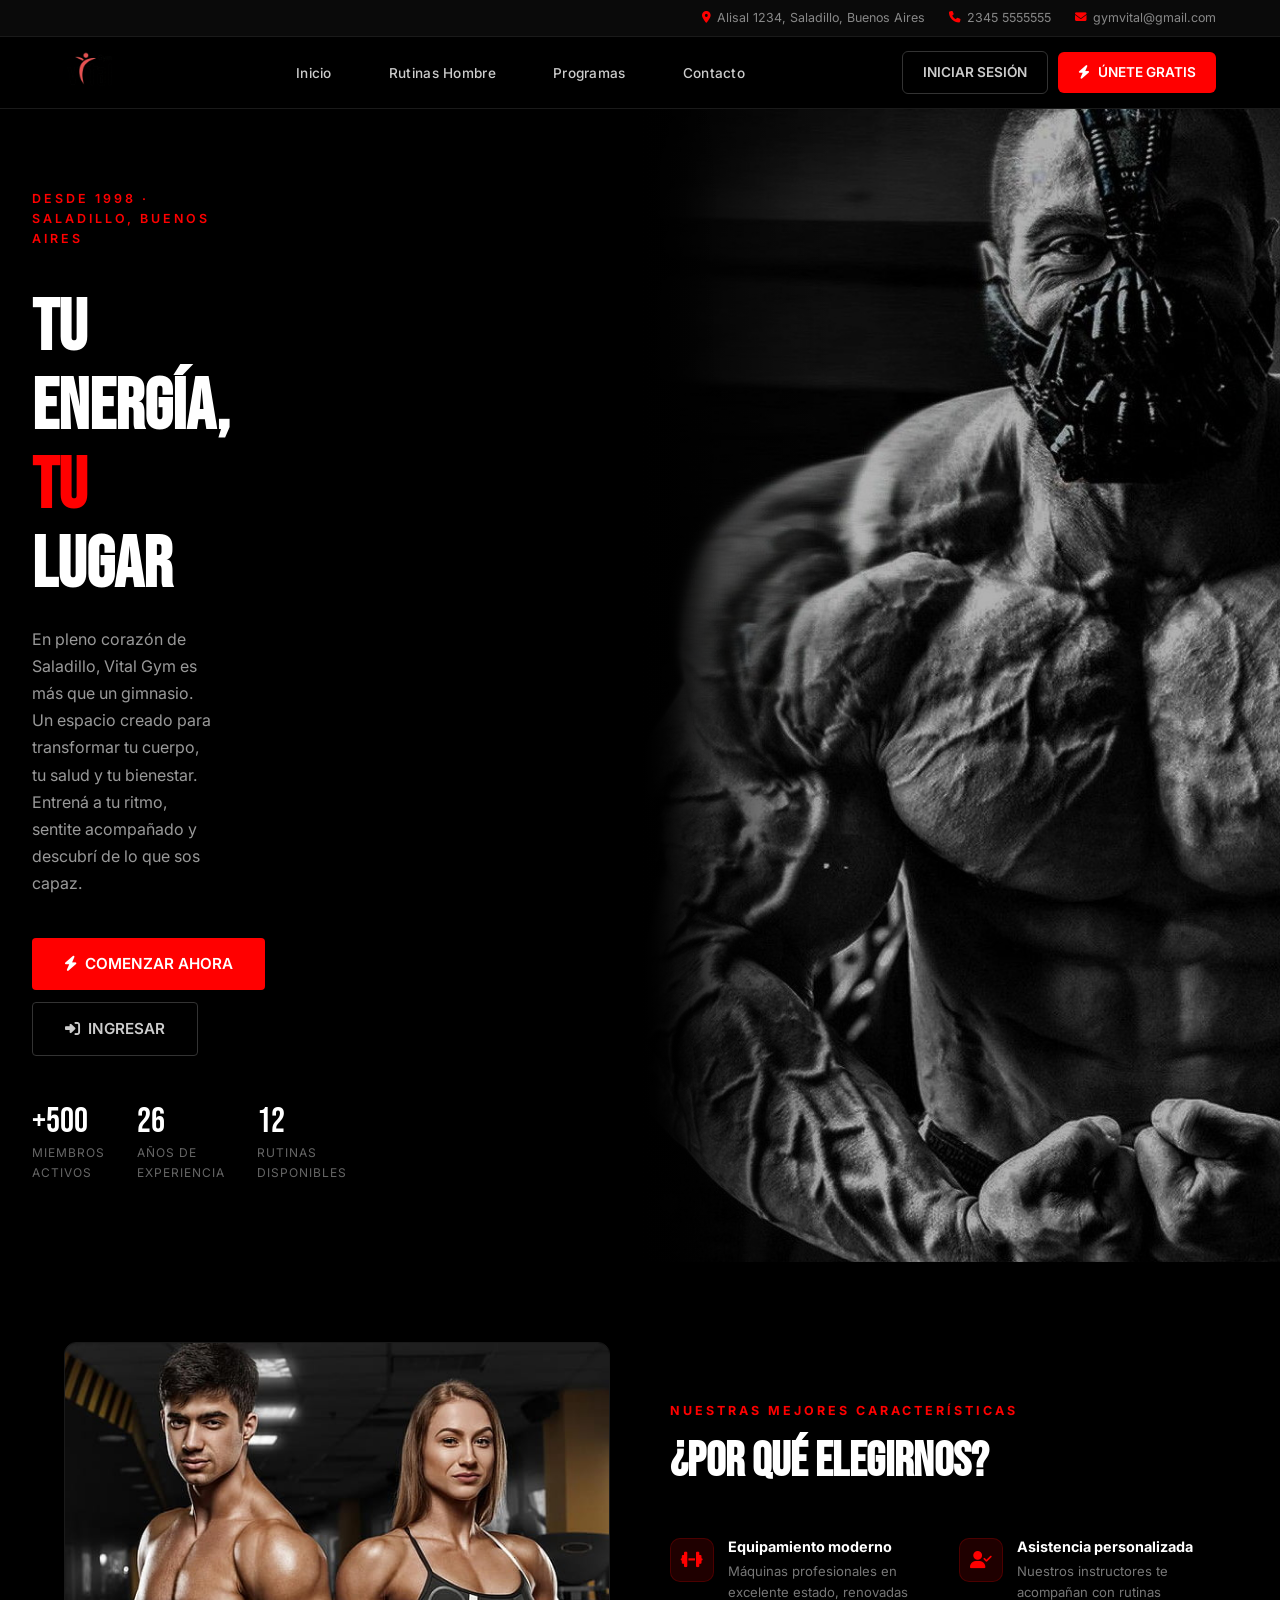
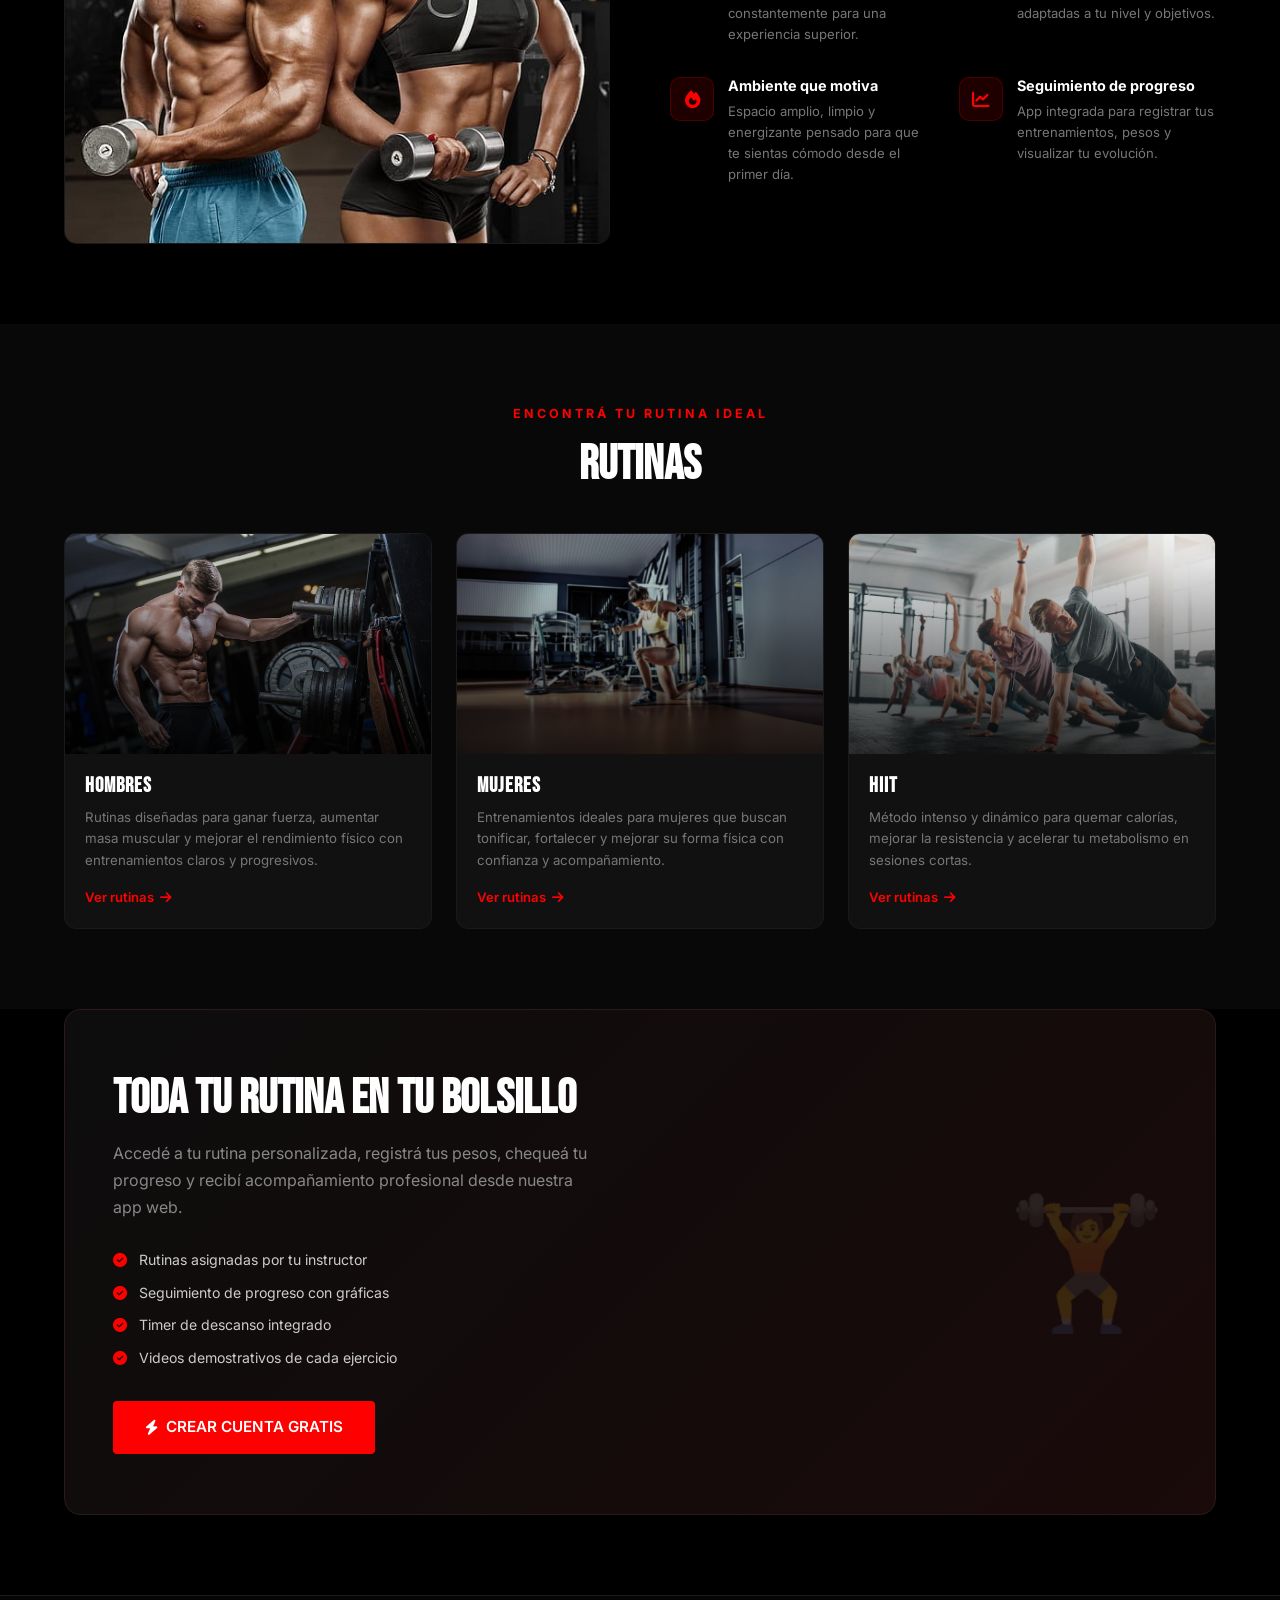
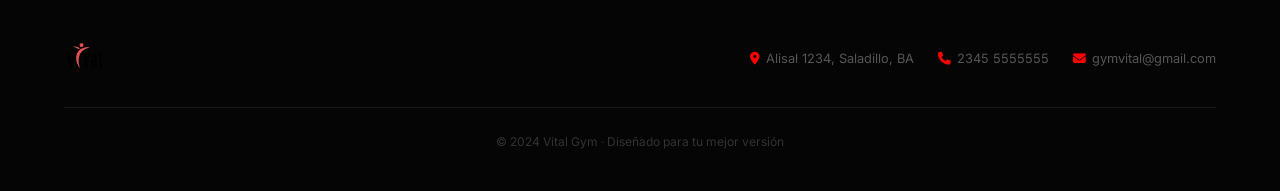
==== index.html @ 229ed63f "v1" ====
<!DOCTYPE html>
<html lang="es">
<head>
  <meta charset="UTF-8">
  <meta name="viewport" content="width=device-width, initial-scale=1.0">
  <title>Vital Gym – Tu energía, tu lugar</title>
  <link rel="stylesheet" href="styles.css">
  <link rel="stylesheet" href="https://cdnjs.cloudflare.com/ajax/libs/font-awesome/6.5.0/css/all.min.css">
  <link href="https://fonts.googleapis.com/css2?family=Bebas+Neue&family=Inter:wght@300;400;500;600;700;800&display=swap" rel="stylesheet">
  <link rel="manifest" href="/manifest.json">
  <meta name="theme-color" content="#FF0000">
  <meta name="apple-mobile-web-app-capable" content="yes">
  <meta name="apple-mobile-web-app-status-bar-style" content="black-translucent">
  <meta name="apple-mobile-web-app-title" content="Vital Gym">
  <link rel="apple-touch-icon" href="/img/icon-192.png">
  <style>
    :root { --color-primary: #FF0000; --color-secondary: #000; --color-text-light: #fff; --color-text-dark: #ccc; --color-dark-bg: #111; --color-darkest-bg: #000; --font-head: 'Bebas Neue', 'Arial Black', sans-serif; --font-body: 'Inter', Arial, sans-serif; }
    * { box-sizing: border-box; margin: 0; padding: 0; }
    body { font-family: var(--font-body); background: var(--color-darkest-bg); color: var(--color-text-dark); line-height: 1.6; }
    a { text-decoration: none; color: inherit; transition: color 0.2s; }
    img { max-width: 100%; }

    /* TOP BAR */
    .header-top-bar { display: flex; justify-content: flex-end; align-items: center; padding: 8px 5%; background: #0a0a0a; font-size: 0.78rem; gap: 24px; border-bottom: 1px solid #1a1a1a; }
    .header-top-bar span { display: flex; align-items: center; gap: 6px; color: #888; }
    .header-top-bar i { color: var(--color-primary); font-size: 0.72rem; }

    /* NAVBAR */
    .navbar { display: flex; justify-content: space-between; align-items: center; padding: 0 5%; height: 72px; background: rgba(0,0,0,0.95); backdrop-filter: blur(10px); border-bottom: 1px solid #1a1a1a; position: sticky; top: 0; z-index: 100; }
    .navbar-logo { height: 50px; width: auto; object-fit: contain; }
    .nav-links { display: flex; list-style: none; gap: 32px; }
    .nav-links a { font-size: 0.85rem; font-weight: 500; color: #ccc; letter-spacing: 0.3px; position: relative; padding-bottom: 2px; }
    .nav-links a::after { content: ''; position: absolute; bottom: -2px; left: 0; width: 0; height: 2px; background: var(--color-primary); transition: width 0.3s; }
    .nav-links a:hover { color: #fff; }
    .nav-links a:hover::after { width: 100%; }
    .nav-ctas { display: flex; gap: 10px; align-items: center; }
    .btn { display: inline-flex; align-items: center; gap: 8px; padding: 10px 20px; border-radius: 6px; font-weight: 600; font-size: 0.85rem; cursor: pointer; border: none; transition: all 0.2s; }
    .btn-primary { background: var(--color-primary); color: #fff; }
    .btn-primary:hover { background: #cc0000; box-shadow: 0 4px 20px rgba(255,0,0,0.3); color: #fff; }
    .btn-outline { background: transparent; border: 1px solid #333; color: #ccc; }
    .btn-outline:hover { border-color: #fff; color: #fff; }
    .hamburger { display: none; background: none; border: none; color: #fff; font-size: 1.3rem; cursor: pointer; padding: 4px; }
    .mobile-nav { display: none; position: fixed; inset: 0; background: rgba(0,0,0,0.98); z-index: 200; flex-direction: column; align-items: center; justify-content: center; gap: 28px; }
    .mobile-nav.open { display: flex; }
    .mobile-nav a { font-size: 1.4rem; color: #fff; font-family: var(--font-head); letter-spacing: 2px; }
    .mobile-nav-close { position: absolute; top: 20px; right: 24px; background: none; border: none; color: #fff; font-size: 1.5rem; cursor: pointer; }

    /* HERO */
    .hero { display: grid; grid-template-columns: 1fr 1fr; min-height: calc(100vh - 110px); position: relative; overflow: hidden; }
    .hero-content { padding: 80px 5%; display: flex; flex-direction: column; justify-content: center; z-index: 10; }
    .hero-since { font-size: 0.78rem; font-weight: 600; color: var(--color-primary); letter-spacing: 3px; text-transform: uppercase; margin-bottom: 16px; }
    .hero-title { font-family: var(--font-head); font-size: 5.5rem; line-height: 0.95; color: #fff; margin-bottom: 24px; }
    .hero-title span { color: var(--color-primary); }
    .hero-desc { font-size: 1rem; color: #999; max-width: 460px; margin-bottom: 36px; line-height: 1.7; }
    .hero-ctas { display: flex; gap: 12px; flex-wrap: wrap; }
    .btn-hero { padding: 14px 32px; font-size: 0.95rem; border-radius: 4px; }
    .hero-stats { display: flex; gap: 32px; margin-top: 48px; }
    .hero-stat-value { font-family: var(--font-head); font-size: 2.2rem; color: #fff; line-height: 1; }
    .hero-stat-label { font-size: 0.75rem; color: #666; text-transform: uppercase; letter-spacing: 1px; margin-top: 4px; }
    .hero-image-side { position: relative; overflow: hidden; }
    .hero-image-side img { width: 100%; height: 100%; object-fit: cover; object-position: center top; filter: brightness(0.7); }
    .hero-image-side::before { content: ''; position: absolute; inset: 0; background: linear-gradient(to right, #000 0%, transparent 30%); z-index: 1; }
    .hero-image-side::after { content: ''; position: absolute; top: 0; left: 0; bottom: 0; width: 80px; background: linear-gradient(to right, #000, transparent); z-index: 2; }

    /* WHY */
    .section { padding: 80px 5%; }
    .section-label { font-size: 0.78rem; font-weight: 700; color: var(--color-primary); letter-spacing: 3px; text-transform: uppercase; margin-bottom: 12px; }
    .section-title { font-family: var(--font-head); font-size: 3rem; color: #fff; margin-bottom: 48px; }
    .why-grid { display: grid; grid-template-columns: 1fr 1fr; gap: 60px; align-items: center; }
    .why-image { border-radius: 12px; overflow: hidden; border: 1px solid #1a1a1a; }
    .why-image img { width: 100%; display: block; height: 500px; object-fit: cover; }
    .features { display: grid; grid-template-columns: 1fr 1fr; gap: 32px; }
    .feature { display: flex; gap: 14px; align-items: flex-start; }
    .feature-icon { width: 44px; height: 44px; border-radius: 10px; background: rgba(255,0,0,0.12); display: flex; align-items: center; justify-content: center; color: var(--color-primary); font-size: 1.1rem; flex-shrink: 0; border: 1px solid rgba(255,0,0,0.2); }
    .feature h3 { font-size: 0.9rem; font-weight: 700; color: #fff; margin-bottom: 6px; }
    .feature p { font-size: 0.82rem; color: #777; line-height: 1.6; }

    /* PROGRAMS */
    .programs-bg { background: #080808; }
    .programs-grid { display: grid; grid-template-columns: repeat(3, 1fr); gap: 24px; }
    .prog-card { border-radius: 12px; overflow: hidden; border: 1px solid #1a1a1a; background: #111; cursor: pointer; transition: all 0.25s; }
    .prog-card:hover { transform: translateY(-6px); border-color: var(--color-primary); box-shadow: 0 12px 40px rgba(255,0,0,0.2); }
    .prog-card-img { height: 220px; background-size: cover; background-position: center; position: relative; }
    .prog-card-img::after { content: ''; position: absolute; inset: 0; background: linear-gradient(to top, rgba(0,0,0,0.8), transparent); }
    .prog-card-body { padding: 20px; }
    .prog-card-body h3 { font-family: var(--font-head); font-size: 1.3rem; color: #fff; margin-bottom: 8px; letter-spacing: 1px; }
    .prog-card-body p { font-size: 0.83rem; color: #777; margin-bottom: 16px; line-height: 1.6; }
    .prog-cta { font-size: 0.82rem; font-weight: 600; color: var(--color-primary); display: flex; align-items: center; gap: 6px; transition: gap 0.2s; }
    .prog-card:hover .prog-cta { gap: 10px; }

    /* APP PROMO */
    .app-promo { background: linear-gradient(135deg, #0d0d0d, #1a0a0a); border: 1px solid #2a1a1a; border-radius: 16px; padding: 60px 48px; display: flex; align-items: center; justify-content: space-between; gap: 40px; margin: 0 5% 80px; }
    .app-promo-text h2 { font-family: var(--font-head); font-size: 3rem; color: #fff; margin-bottom: 12px; }
    .app-promo-text p { color: #888; max-width: 480px; margin-bottom: 28px; line-height: 1.7; }
    .app-promo-features { display: flex; flex-direction: column; gap: 10px; margin-bottom: 32px; }
    .app-promo-feature { display: flex; align-items: center; gap: 10px; font-size: 0.88rem; color: #ccc; }
    .app-promo-feature i { color: var(--color-primary); width: 16px; }
    .app-promo-visual { font-size: 8rem; opacity: 0.15; flex-shrink: 0; }

    /* FOOTER */
    footer { background: #050505; border-top: 1px solid #1a1a1a; padding: 40px 5%; }
    .footer-inner { display: flex; justify-content: space-between; align-items: center; gap: 20px; flex-wrap: wrap; }
    .footer-logo img { height: 40px; }
    .footer-info { font-size: 0.8rem; color: #555; display: flex; gap: 24px; flex-wrap: wrap; align-items: center; }
    .footer-info span { display: flex; align-items: center; gap: 6px; }
    .footer-copy { font-size: 0.75rem; color: #333; text-align: center; margin-top: 24px; padding-top: 24px; border-top: 1px solid #1a1a1a; }

    /* RESPONSIVE */
    @media (max-width: 992px) {
      .hero { grid-template-columns: 1fr; min-height: auto; }
      .hero-content { padding: 60px 5%; }
      .hero-title { font-size: 4rem; }
      .hero-image-side { height: 400px; }
      .why-grid { grid-template-columns: 1fr; }
      .why-image { display: none; }
      .programs-grid { grid-template-columns: repeat(2, 1fr); }
      .nav-links { display: none; }
      .hamburger { display: block; }
      .nav-ctas { display: none; }
    }
    @media (max-width: 640px) {
      .hero-title { font-size: 3rem; }
      .hero-stats { gap: 24px; }
      .features { grid-template-columns: 1fr; }
      .programs-grid { grid-template-columns: 1fr; }
      .app-promo { flex-direction: column; padding: 40px 24px; }
      .app-promo-visual { display: none; }
      .section-title { font-size: 2.2rem; }
    }
  </style>
</head>
<body>

  <!-- TOP BAR -->
  <div class="header-top-bar">
    <span><i class="fas fa-map-marker-alt"></i> Alisal 1234, Saladillo, Buenos Aires</span>
    <span><i class="fas fa-phone"></i> 2345 5555555</span>
    <span><i class="fas fa-envelope"></i> gymvital@gmail.com</span>
  </div>

  <!-- NAVBAR -->
  <nav class="navbar">
    <a href="index.html"><img src="img/transparent-Photoroom.png" alt="Vital Gym" class="navbar-logo"></a>
    <ul class="nav-links">
      <li><a href="index.html">Inicio</a></li>
      <li><a href="hombres.html">Rutinas Hombre</a></li>
      <li><a href="#programas">Programas</a></li>
      <li><a href="#contacto">Contacto</a></li>
    </ul>
    <div class="nav-ctas">
      <a href="login.html" class="btn btn-outline">Iniciar sesión</a>
      <a href="register.html" class="btn btn-primary"><i class="fas fa-bolt"></i> Únete gratis</a>
    </div>
    <button class="hamburger" onclick="document.getElementById('mobileNav').classList.add('open')">
      <i class="fas fa-bars"></i>
    </button>
  </nav>

  <!-- MOBILE NAV -->
  <div class="mobile-nav" id="mobileNav">
    <button class="mobile-nav-close" onclick="document.getElementById('mobileNav').classList.remove('open')"><i class="fas fa-times"></i></button>
    <a href="index.html">Inicio</a>
    <a href="hombres.html">Rutinas</a>
    <a href="login.html">Iniciar sesión</a>
    <a href="register.html" class="btn btn-primary btn-hero">Únete gratis</a>
  </div>

  <!-- HERO -->
  <section class="hero">
    <div class="hero-content">
      <p class="hero-since">Desde 1998 · Saladillo, Buenos Aires</p>
      <h1 class="hero-title">TU<br>ENERGÍA,<br><span>TU</span><br>LUGAR</h1>
      <p class="hero-desc">En pleno corazón de Saladillo, Vital Gym es más que un gimnasio. Un espacio creado para transformar tu cuerpo, tu salud y tu bienestar. Entrená a tu ritmo, sentite acompañado y descubrí de lo que sos capaz.</p>
      <div class="hero-ctas">
        <a href="register.html" class="btn btn-primary btn-hero"><i class="fas fa-bolt"></i> Comenzar ahora</a>
        <a href="login.html" class="btn btn-outline btn-hero"><i class="fas fa-sign-in-alt"></i> Ingresar</a>
      </div>
      <div class="hero-stats">
        <div>
          <div class="hero-stat-value">+500</div>
          <div class="hero-stat-label">Miembros activos</div>
        </div>
        <div>
          <div class="hero-stat-value">26</div>
          <div class="hero-stat-label">Años de experiencia</div>
        </div>
        <div>
          <div class="hero-stat-value">12</div>
          <div class="hero-stat-label">Rutinas disponibles</div>
        </div>
      </div>
    </div>
    <div class="hero-image-side">
      <img src="img/fondo.jpg" alt="Vital Gym">
    </div>
  </section>

  <!-- WHY CHOOSE US -->
  <section class="section">
    <div class="why-grid">
      <div class="why-image">
        <img src="img/pareja.jpg" alt="Entrenamiento en Vital Gym">
      </div>
      <div>
        <p class="section-label">Nuestras mejores características</p>
        <h2 class="section-title">¿POR QUÉ ELEGIRNOS?</h2>
        <div class="features">
          <div class="feature">
            <div class="feature-icon"><i class="fas fa-dumbbell"></i></div>
            <div>
              <h3>Equipamiento moderno</h3>
              <p>Máquinas profesionales en excelente estado, renovadas constantemente para una experiencia superior.</p>
            </div>
          </div>
          <div class="feature">
            <div class="feature-icon"><i class="fas fa-user-check"></i></div>
            <div>
              <h3>Asistencia personalizada</h3>
              <p>Nuestros instructores te acompañan con rutinas adaptadas a tu nivel y objetivos.</p>
            </div>
          </div>
          <div class="feature">
            <div class="feature-icon"><i class="fas fa-fire"></i></div>
            <div>
              <h3>Ambiente que motiva</h3>
              <p>Espacio amplio, limpio y energizante pensado para que te sientas cómodo desde el primer día.</p>
            </div>
          </div>
          <div class="feature">
            <div class="feature-icon"><i class="fas fa-chart-line"></i></div>
            <div>
              <h3>Seguimiento de progreso</h3>
              <p>App integrada para registrar tus entrenamientos, pesos y visualizar tu evolución.</p>
            </div>
          </div>
        </div>
      </div>
    </div>
  </section>

  <!-- PROGRAMS -->
  <section class="section programs-bg" id="programas">
    <p class="section-label" style="text-align:center">Encontrá tu rutina ideal</p>
    <h2 class="section-title" style="text-align:center;margin-bottom:40px">RUTINAS</h2>
    <div class="programs-grid">
      <a href="hombres.html" class="prog-card">
        <div class="prog-card-img" style="background-image:url('img/rutinah.jpg')"></div>
        <div class="prog-card-body">
          <h3>HOMBRES</h3>
          <p>Rutinas diseñadas para ganar fuerza, aumentar masa muscular y mejorar el rendimiento físico con entrenamientos claros y progresivos.</p>
          <div class="prog-cta">Ver rutinas <i class="fas fa-arrow-right"></i></div>
        </div>
      </a>
      <a href="hombres.html" class="prog-card">
        <div class="prog-card-img" style="background-image:url('img/rutinam.jpg')"></div>
        <div class="prog-card-body">
          <h3>MUJERES</h3>
          <p>Entrenamientos ideales para mujeres que buscan tonificar, fortalecer y mejorar su forma física con confianza y acompañamiento.</p>
          <div class="prog-cta">Ver rutinas <i class="fas fa-arrow-right"></i></div>
        </div>
      </a>
      <a href="hombres.html" class="prog-card">
        <div class="prog-card-img" style="background-image:url('img/hit.jpg')"></div>
        <div class="prog-card-body">
          <h3>HIIT</h3>
          <p>Método intenso y dinámico para quemar calorías, mejorar la resistencia y acelerar tu metabolismo en sesiones cortas.</p>
          <div class="prog-cta">Ver rutinas <i class="fas fa-arrow-right"></i></div>
        </div>
      </a>
    </div>
  </section>

  <!-- APP PROMO -->
  <div class="app-promo">
    <div class="app-promo-text">
      <h2>TODA TU RUTINA EN TU BOLSILLO</h2>
      <p>Accedé a tu rutina personalizada, registrá tus pesos, chequeá tu progreso y recibí acompañamiento profesional desde nuestra app web.</p>
      <div class="app-promo-features">
        <div class="app-promo-feature"><i class="fas fa-check-circle"></i> Rutinas asignadas por tu instructor</div>
        <div class="app-promo-feature"><i class="fas fa-check-circle"></i> Seguimiento de progreso con gráficas</div>
        <div class="app-promo-feature"><i class="fas fa-check-circle"></i> Timer de descanso integrado</div>
        <div class="app-promo-feature"><i class="fas fa-check-circle"></i> Videos demostrativos de cada ejercicio</div>
      </div>
      <a href="register.html" class="btn btn-primary btn-hero"><i class="fas fa-bolt"></i> Crear cuenta gratis</a>
    </div>
    <div class="app-promo-visual">🏋️</div>
  </div>

  <!-- FOOTER -->
  <footer id="contacto">
    <div class="footer-inner">
      <div class="footer-logo"><img src="img/transparent-Photoroom.png" alt="Vital Gym"></div>
      <div class="footer-info">
        <span><i class="fas fa-map-marker-alt" style="color:#FF0000"></i> Alisal 1234, Saladillo, BA</span>
        <span><i class="fas fa-phone" style="color:#FF0000"></i> 2345 5555555</span>
        <span><i class="fas fa-envelope" style="color:#FF0000"></i> gymvital@gmail.com</span>
      </div>
    </div>
    <div class="footer-copy">© 2024 Vital Gym · Diseñado para tu mejor versión</div>
  </footer>

  <script>
    if ('serviceWorker' in navigator) navigator.serviceWorker.register('/sw.js');
    // Redirect logged-in users to dashboard
    document.addEventListener('DOMContentLoaded', () => {
      try {
        const u = JSON.parse(localStorage.getItem('vg_user'));
        if (u) document.querySelector('.nav-ctas').innerHTML = `
          <a href="${u.role==='admin'?'dashboard-admin.html':'dashboard-usuario.html'}" class="btn btn-primary">
            <i class="fas fa-th-large"></i> Mi panel
          </a>`;
      } catch(e) {}
    });
  </script>
</body>
</html>
---- styles.css ----
/* Variables de Color (Rojo y Negro) */
:root {
    --color-primary: #FF0000;
    /* Rojo principal vibrante */
    --color-secondary: #000000;
    /* Negro principal */
    --color-text-light: #FFFFFF;
    --color-text-dark: #CCCCCC;
    /* Un gris para texto en fondo oscuro */
    --color-dark-bg: #111111;
    /* Fondo de sección (un poco más claro que el negro puro) */
    --color-darkest-bg: #000000;
    /* Fondo de cabecera y hero */
    --font-family-sans: 'Arial', sans-serif;
}

/* Base y Reset */
* {
    margin: 0;
    padding: 0;
    box-sizing: border-box;
}

body {
    font-family: var(--font-family-sans);
    line-height: 1.6;
    background-color: var(--color-darkest-bg);
    color: var(--color-text-dark);
}

h1,
h2,
h3 {
    color: var(--color-text-light);
    line-height: 1.2;
}

a {
    text-decoration: none;
    color: var(--color-text-dark);
    transition: color 0.3s;
}

a:hover {
    color: var(--color-primary);
}

.subtitle {
    font-size: 0.9em;
    font-weight: bold;
    color: var(--color-primary);
    letter-spacing: 2px;
    text-transform: uppercase;
}

/* --- Botones --- */
.btn {
    padding: 10px 20px;
    border-radius: 5px;
    font-weight: bold;
    text-transform: uppercase;
    font-size: 0.9em;
    cursor: pointer;
    border: none;
    transition: background-color 0.3s;
}

.btn-primary {
    background-color: var(--color-primary);
    color: var(--color-text-light);
}

.btn-primary:hover {
    background-color: #CC0000;
    /* Rojo más oscuro al pasar el ratón */
    color: var(--color-text-light);
}

.btn-secondary {
    background-color: var(--color-primary);
    color: var(--color-text-light);
    padding: 12px 30px;
    border-radius: 2px;
    /* Más cuadrado */
}

.btn-secondary:hover {
    background-color: #CC0000;
}

/* --- 1. CABECERA Y NAVEGACIÓN --- */
.header {
    background-color: var(--color-darkest-bg);
}

.header-top-bar {
    display: flex;
    justify-content: flex-end;
    align-items: center;
    padding: 10px 5%;
    background-color: var(--color-dark-bg);
    color: var(--color-text-dark);
    font-size: 0.8em;
}

.header-top-bar p {
    margin-left: 20px;
}

.navbar {
    display: flex;
    justify-content: space-between;
    align-items: center;
    padding: 15px 5%;
    border-bottom: 1px solid var(--color-dark-bg);
}

.logo-text {
    font-size: 2em;
    font-weight: 900;
    color: var(--color-primary);
}

.nav-links {
    list-style: none;
    display: flex;
}

.nav-links li {
    margin-left: 25px;
}

.nav-links a {
    color: var(--color-text-light);
    font-size: 0.9em;
    font-weight: 500;
    padding: 5px 0;
    position: relative;
}

.nav-links a::after {
    content: '';
    position: absolute;
    width: 0;
    height: 2px;
    bottom: 0;
    left: 0;
    background-color: var(--color-primary);
    transition: width 0.3s;
}

.nav-links a:hover::after {
    width: 100%;
}

/* --- 2. SECCIÓN PRINCIPAL (HERO) --- */
.hero-section {
    display: flex;
    position: relative;
    padding: 5% 0;
    min-height: 700px;
    overflow: hidden;
}

.hero-content {
    padding: 80px 5%;
    width: 50%;
    z-index: 10;
}

.hero-content .since {
    font-size: 1em;
    font-weight: normal;
    color: var(--color-text-light);
    margin-bottom: 10px;
}

.hero-content h1 {
    font-size: 4.5em;
    font-weight: 900;
    margin-bottom: 20px;
    position: relative;
    line-height: 1.1;
}

.hero-content p {
    width: 70%;
    margin-bottom: 40px;
}

.hero-image {
    width: 50%;
    position: absolute;
    top: 0;
    right: 0;
    bottom: 0;
    background-image: url('img/fondo.jpg');
    /* Reemplaza con tu imagen */
    background-size: cover;
    background-position: center top;
    background-repeat: no-repeat;
}

/* Simulación de la forma superpuesta en la imagen */
.overlay-shape {
    position: absolute;
    top: 0;
    left: -100px;
    /* Ajusta para que la forma empiece fuera de la mitad */
    width: 100%;
    height: 100%;
    background: linear-gradient(135deg,
            transparent 0%,
            transparent 50%,
            var(--color-primary) 50%,
            var(--color-primary) 60%,
            var(--color-darkest-bg) 60%,
            var(--color-darkest-bg) 100%);
    opacity: 0.8;
    /* Para que la forma se vea más sutil */
    clip-path: polygon(0 0, 100% 0, 75% 100%, 0% 100%);
}

/* Para que la mujer en la imagen sea más visible, ajusta el z-index */
.hero-image::before {
    content: '';
    position: absolute;
    top: 0;
    left: 0;
    right: 0;
    bottom: 0;
    background-color: rgba(0, 0, 0, 0.4);
    /* Oscurece un poco la imagen */
    z-index: 1;
}


/* --- 3. SECCIÓN 'POR QUÉ ELEGIRNOS' --- */
.why-choose-us {
    display: flex;
    background-color: var(--color-dark-bg);
    padding: 80px 5%;
    gap: 50px;
}

.why-image-group {
    width: 50%;
    position: relative;
}

.main-image {
    /* Aquí necesitarías una imagen que sea la pareja entrenando */
    width: 100%;
    height: auto;
    display: block;
    object-fit: cover;
}

.couple-image-overlay {
    /* Simula la imagen real de la pareja y la forma en el diseño original */
    position: absolute;
    top: 0;
    left: 0;
    width: 100%;
    height: 100%;
    background-image: url('placeholder_couple.jpg');
    /* Reemplaza con tu imagen */
    background-size: cover;
    background-position: center;
    clip-path: polygon(0 0, 100% 0, 75% 100%, 0% 100%);
    /* Forma de trapecio/triángulo */
}


.why-content {
    width: 50%;
    padding-top: 50px;
}

.why-content h2 {
    font-size: 2.5em;
    margin-top: 10px;
    margin-bottom: 40px;
}

.features-grid {
    display: grid;
    grid-template-columns: 1fr 1fr;
    gap: 30px 50px;
}

.feature-item {
    display: flex;
    align-items: flex-start;
}

.icon-circle {
    width: 50px;
    height: 50px;
    min-width: 50px;
    border-radius: 50%;
    background-color: var(--color-primary);
    display: flex;
    justify-content: center;
    align-items: center;
    margin-right: 15px;
    /* Placeholder para el ícono */
}

.icon-placeholder {
    display: block;
    width: 20px;
    height: 20px;
    background-color: var(--color-text-light);
    /* Simula el icono blanco */
    border-radius: 2px;
}

.feature-text h3 {
    font-size: 1.1em;
    margin-bottom: 5px;
    text-transform: uppercase;
}

.feature-text p {
    font-size: 0.9em;
}

/* --- 4. SECCIÓN DE PROGRAMAS DE ENTRENAMIENTO --- */
.training-programs {
    background-color: var(--color-darkest-bg);
    padding: 80px 5%;
    text-align: center;
}

.training-programs h2 {
    font-size: 2.5em;
    margin-top: 10px;
    margin-bottom: 50px;
}

.programs-grid {
    display: grid;
    grid-template-columns: repeat(3, 1fr);
    gap: 30px;
}

.program-card {
    display: flex;
    flex-direction: column;
    background-color: var(--color-dark-bg);
    border-radius: 10px;
    overflow: hidden;
    border: 2px solid transparent;
    cursor: pointer;
    text-decoration: none;
    color: inherit;
    transition: transform 0.25s ease, border-color 0.25s ease, box-shadow 0.25s ease;
    position: relative;
}

.program-card::after {
    content: '';
    position: absolute;
    inset: 0;
    border-radius: 10px;
    background: linear-gradient(135deg, rgba(255,0,0,0.06) 0%, transparent 60%);
    opacity: 0;
    transition: opacity 0.25s ease;
    pointer-events: none;
}

.program-card:hover {
    transform: translateY(-8px);
    border-color: var(--color-primary);
    box-shadow: 0 12px 35px rgba(255, 0, 0, 0.3), 0 4px 12px rgba(0,0,0,0.5);
    color: inherit;
}

.program-card:hover::after {
    opacity: 1;
}

.program-card:active {
    transform: translateY(-3px);
    box-shadow: 0 6px 18px rgba(255, 0, 0, 0.25);
}

.card-image-placeholder {
    width: 100%;
    height: 220px;
    background-color: #333;
    background-size: cover;
    background-position: center;
    transition: transform 0.35s ease;
}

.program-card:hover .card-image-placeholder {
    transform: scale(1.04);
}

/* Imágenes específicas */
.programs-grid .program-card:nth-child(1) .card-image-placeholder {
    background-image: url('img/rutinam.jpg');
}

.programs-grid .program-card:nth-child(2) .card-image-placeholder {
    background-image: url('img/rutinah.jpg');
}

.programs-grid .program-card:nth-child(3) .card-image-placeholder {
    background-image: url('img/hit.jpg');
}

.card-body {
    padding: 22px 22px 28px;
    display: flex;
    flex-direction: column;
    flex: 1;
    gap: 10px;
}

.program-card h3 {
    font-size: 1.3em;
    text-transform: uppercase;
    letter-spacing: 0.08em;
    color: var(--color-text-light);
    margin: 0;
}

.program-card p {
    font-size: 0.88em;
    color: var(--color-text-dark);
    line-height: 1.6;
    margin: 0;
    flex: 1;
}

.card-cta {
    display: inline-block;
    margin-top: 6px;
    font-size: 0.85em;
    font-weight: bold;
    color: var(--color-primary);
    letter-spacing: 0.05em;
    transition: letter-spacing 0.2s ease;
}

.program-card:hover .card-cta {
    letter-spacing: 0.12em;
}

/* --- Media Queries para Responsividad --- */

@media (max-width: 1200px) {
    .hero-content h1 {
        font-size: 3.5em;
    }
}

@media (max-width: 992px) {
    .navbar {
        flex-direction: column;
        align-items: flex-start;
    }

    .nav-links {
        margin-top: 15px;
        flex-wrap: wrap;
    }

    .nav-links li {
        margin: 0 15px 10px 0;
    }

    .btn-primary {
        position: absolute;
        top: 25px;
        right: 5%;
    }

    .hero-section {
        flex-direction: column;
        min-height: auto;
    }

    .hero-content,
    .hero-image {
        width: 100%;
    }

    .hero-content {
        padding: 50px 5%;
    }

    .hero-image {
        position: relative;
        height: 400px;
    }

    .overlay-shape {
        display: none;
        /* Simplificamos la forma en móvil */
    }

    .why-choose-us {
        flex-direction: column;
    }

    .why-image-group,
    .why-content {
        width: 100%;
    }

    .programs-grid {
        grid-template-columns: repeat(2, 1fr);
    }
}

@media (max-width: 768px) {
    .header-top-bar {
        justify-content: center;
        flex-wrap: wrap;
    }

    .header-top-bar p {
        margin: 5px 10px;
    }

    .hero-content h1 {
        font-size: 2.8em;
    }

    .hero-content p {
        width: 100%;
    }

    .features-grid {
        grid-template-columns: 1fr;
    }

    .programs-grid {
        grid-template-columns: 1fr;
    }

    .why-content h2,
    .training-programs h2 {
        font-size: 2em;
    }
}
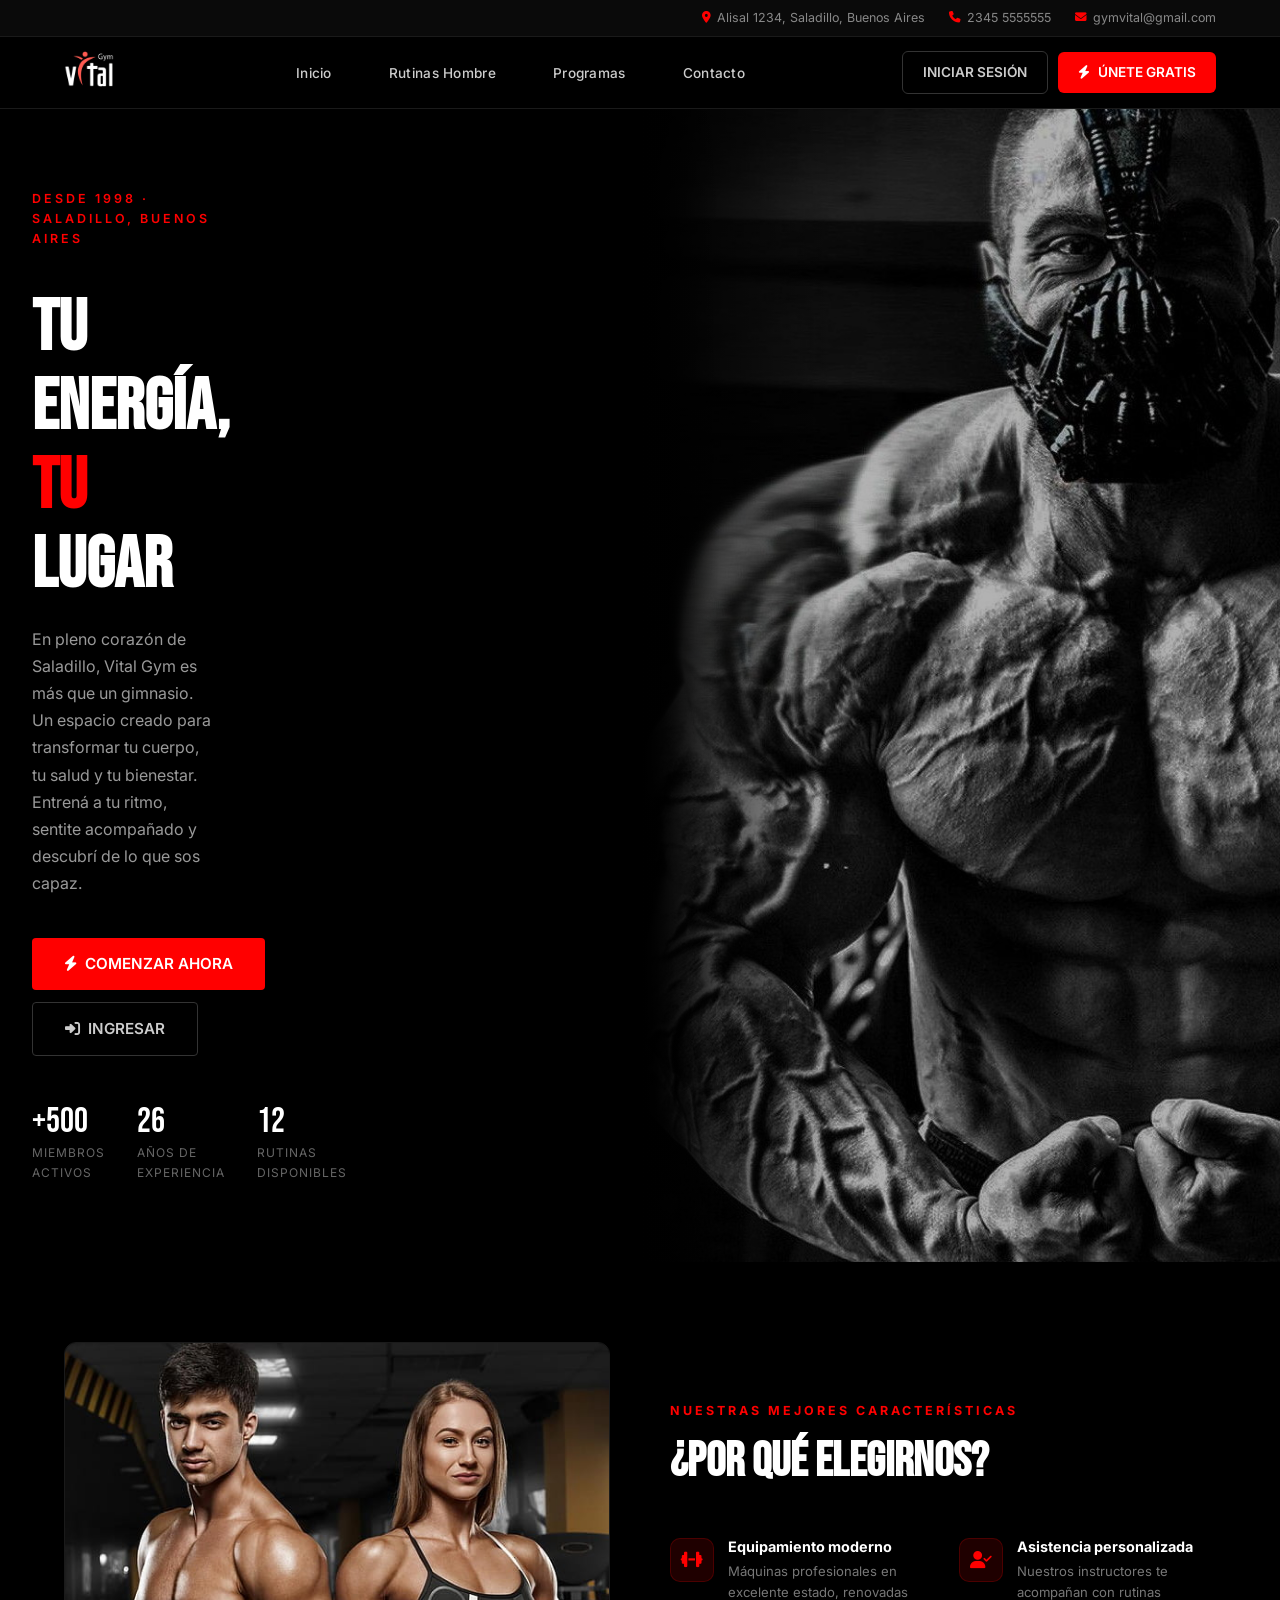
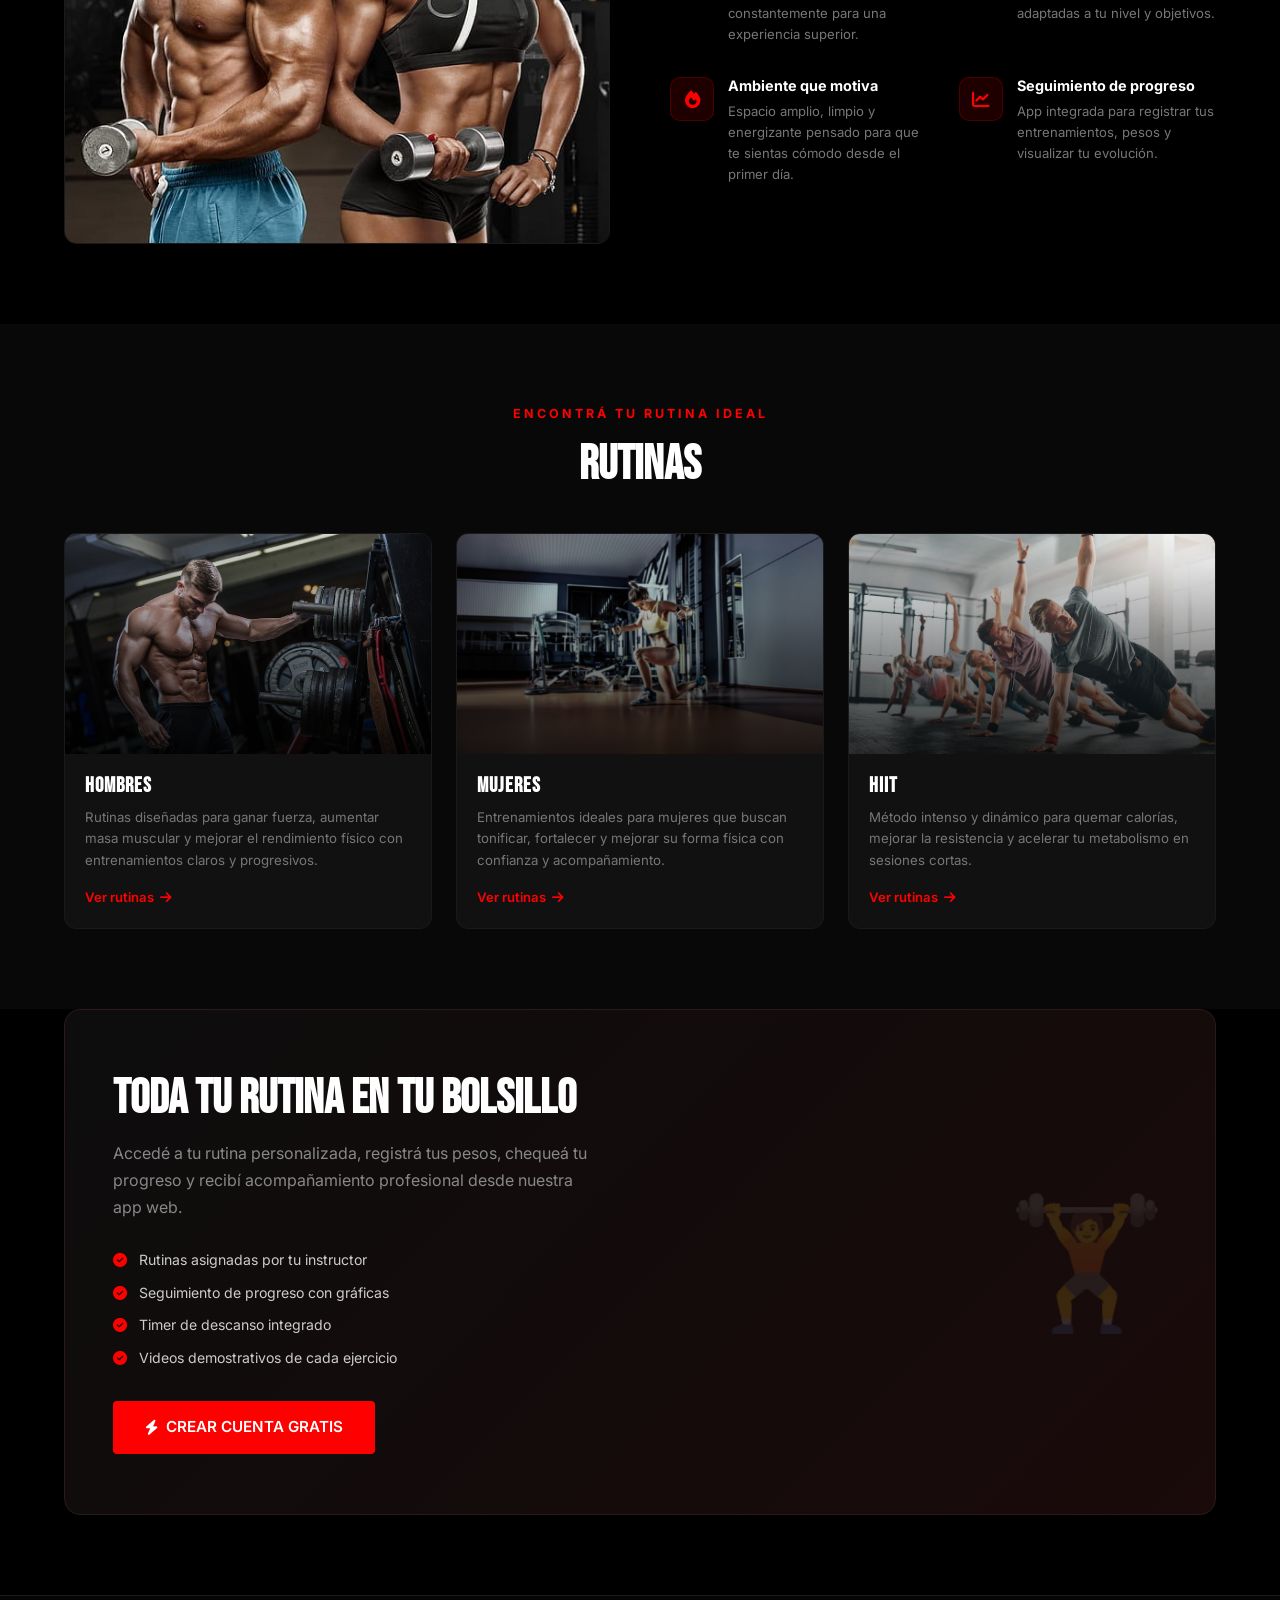
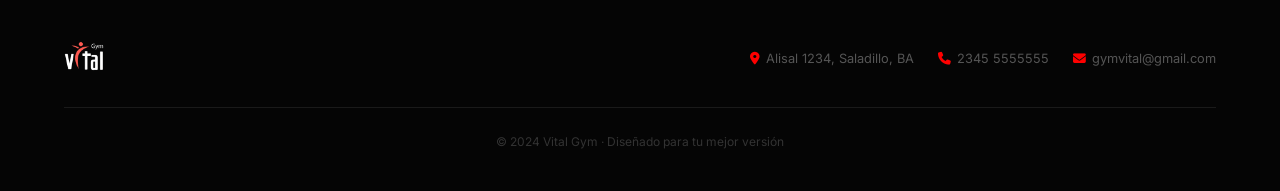
==== commit e2cc44ca: "v6" ====
--- a/index.html
+++ b/index.html
@@ -119,13 +119,30 @@
       .nav-ctas { display: none; }
     }
     @media (max-width: 640px) {
+      .header-top-bar { flex-direction: column; gap: 8px; align-items: center; justify-content: center; padding: 12px 5%; text-align: center; }
+      .header-top-bar span { justify-content: center; }
       .hero-title { font-size: 3rem; }
-      .hero-stats { gap: 24px; }
+      .hero-stats { gap: 16px; flex-wrap: wrap; justify-content: center; }
       .features { grid-template-columns: 1fr; }
       .programs-grid { grid-template-columns: 1fr; }
-      .app-promo { flex-direction: column; padding: 40px 24px; }
+      .app-promo { flex-direction: column; padding: 40px 24px; text-align: center; }
+      .app-promo-features { align-items: center; text-align: left; }
       .app-promo-visual { display: none; }
       .section-title { font-size: 2.2rem; }
+      .footer-inner { flex-direction: column; text-align: center; }
+      .footer-info { justify-content: center; flex-direction: column; gap: 12px; }
+      .hero-desc { text-align: center; margin-inline: auto; }
+      .hero-content { align-items: center; text-align: center; }
+    }
+    @media (max-width: 480px) {
+      .hero-title { font-size: 2.4rem; }
+      .hero-stat-value { font-size: 1.8rem; }
+      .section-title { font-size: 1.8rem; }
+      .btn-hero { width: 100%; text-align: center; justify-content: center; }
+      .app-promo-text h2 { font-size: 2.2rem; }
+      .nav-links { display: none; }
+      .navbar { padding: 0 15px; }
+      .hero-content { padding: 40px 5%; }
     }
   </style>
 </head>
@@ -305,10 +322,22 @@
     document.addEventListener('DOMContentLoaded', () => {
       try {
         const u = JSON.parse(localStorage.getItem('vg_user'));
-        if (u) document.querySelector('.nav-ctas').innerHTML = `
-          <a href="${u.role==='admin'?'dashboard-admin.html':'dashboard-usuario.html'}" class="btn btn-primary">
-            <i class="fas fa-th-large"></i> Mi panel
-          </a>`;
+        if (u) {
+          const panelUrl = u.role === 'admin' ? 'dashboard-admin.html' : 'dashboard-usuario.html';
+          document.querySelector('.nav-ctas').innerHTML = `
+            <a href="${panelUrl}" class="btn btn-primary">
+              <i class="fas fa-th-large"></i> Mi panel
+            </a>`;
+          
+          // Modificar el menú desplegable (mobile)
+          document.getElementById('mobileNav').innerHTML = `
+            <button class="mobile-nav-close" onclick="document.getElementById('mobileNav').classList.remove('open')"><i class="fas fa-times"></i></button>
+            <a href="index.html">Inicio</a>
+            <a href="hombres.html">Rutinas</a>
+            <a href="${panelUrl}">Mi panel</a>
+            <a href="#" onclick="localStorage.removeItem('vg_user'); location.reload(); return false;" class="btn btn-outline" style="border:none;color:#ff4444;margin-top:20px">Cerrar sesión</a>
+          `;
+        }
       } catch(e) {}
     });
   </script>
--- a/styles.css
+++ b/styles.css
@@ -547,4 +547,45 @@
     .training-programs h2 {
         font-size: 2em;
     }
+}
+
+@media (max-width: 480px) {
+    .header-top-bar {
+        flex-direction: column;
+        align-items: center;
+        text-align: center;
+        padding: 10px 5%;
+    }
+    .header-top-bar p {
+        margin: 2px 0;
+    }
+    .hero-content h1 {
+        font-size: 2.2em;
+    }
+    .hero-content p {
+        font-size: 0.9em;
+    }
+    .navbar {
+        padding: 15px 5%;
+    }
+    .logo-text {
+        font-size: 1.5em;
+    }
+    .features-grid {
+        gap: 20px;
+    }
+    .icon-circle {
+        width: 40px;
+        height: 40px;
+        min-width: 40px;
+    }
+    .why-content h2,
+    .training-programs h2 {
+        font-size: 1.6em;
+    }
+    .btn {
+        width: 100%;
+        text-align: center;
+        margin-top: 10px;
+    }
 }
